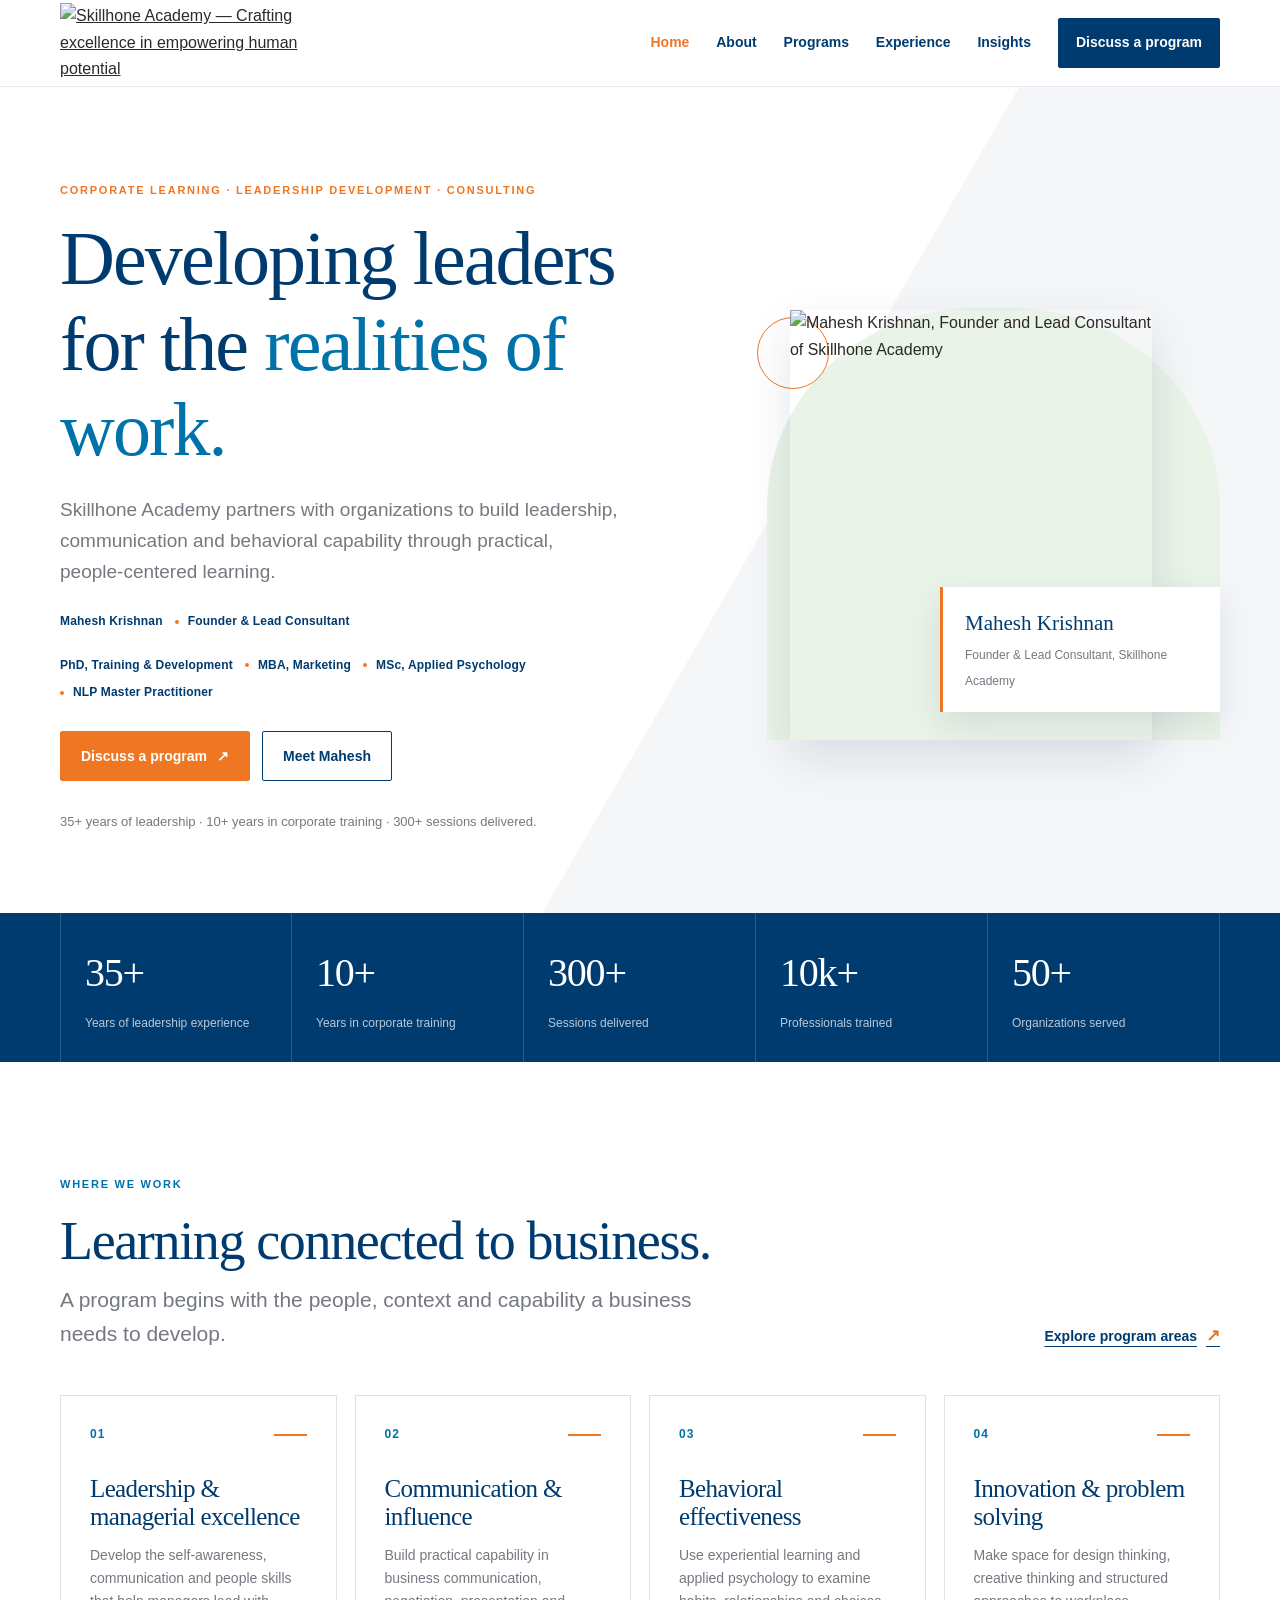
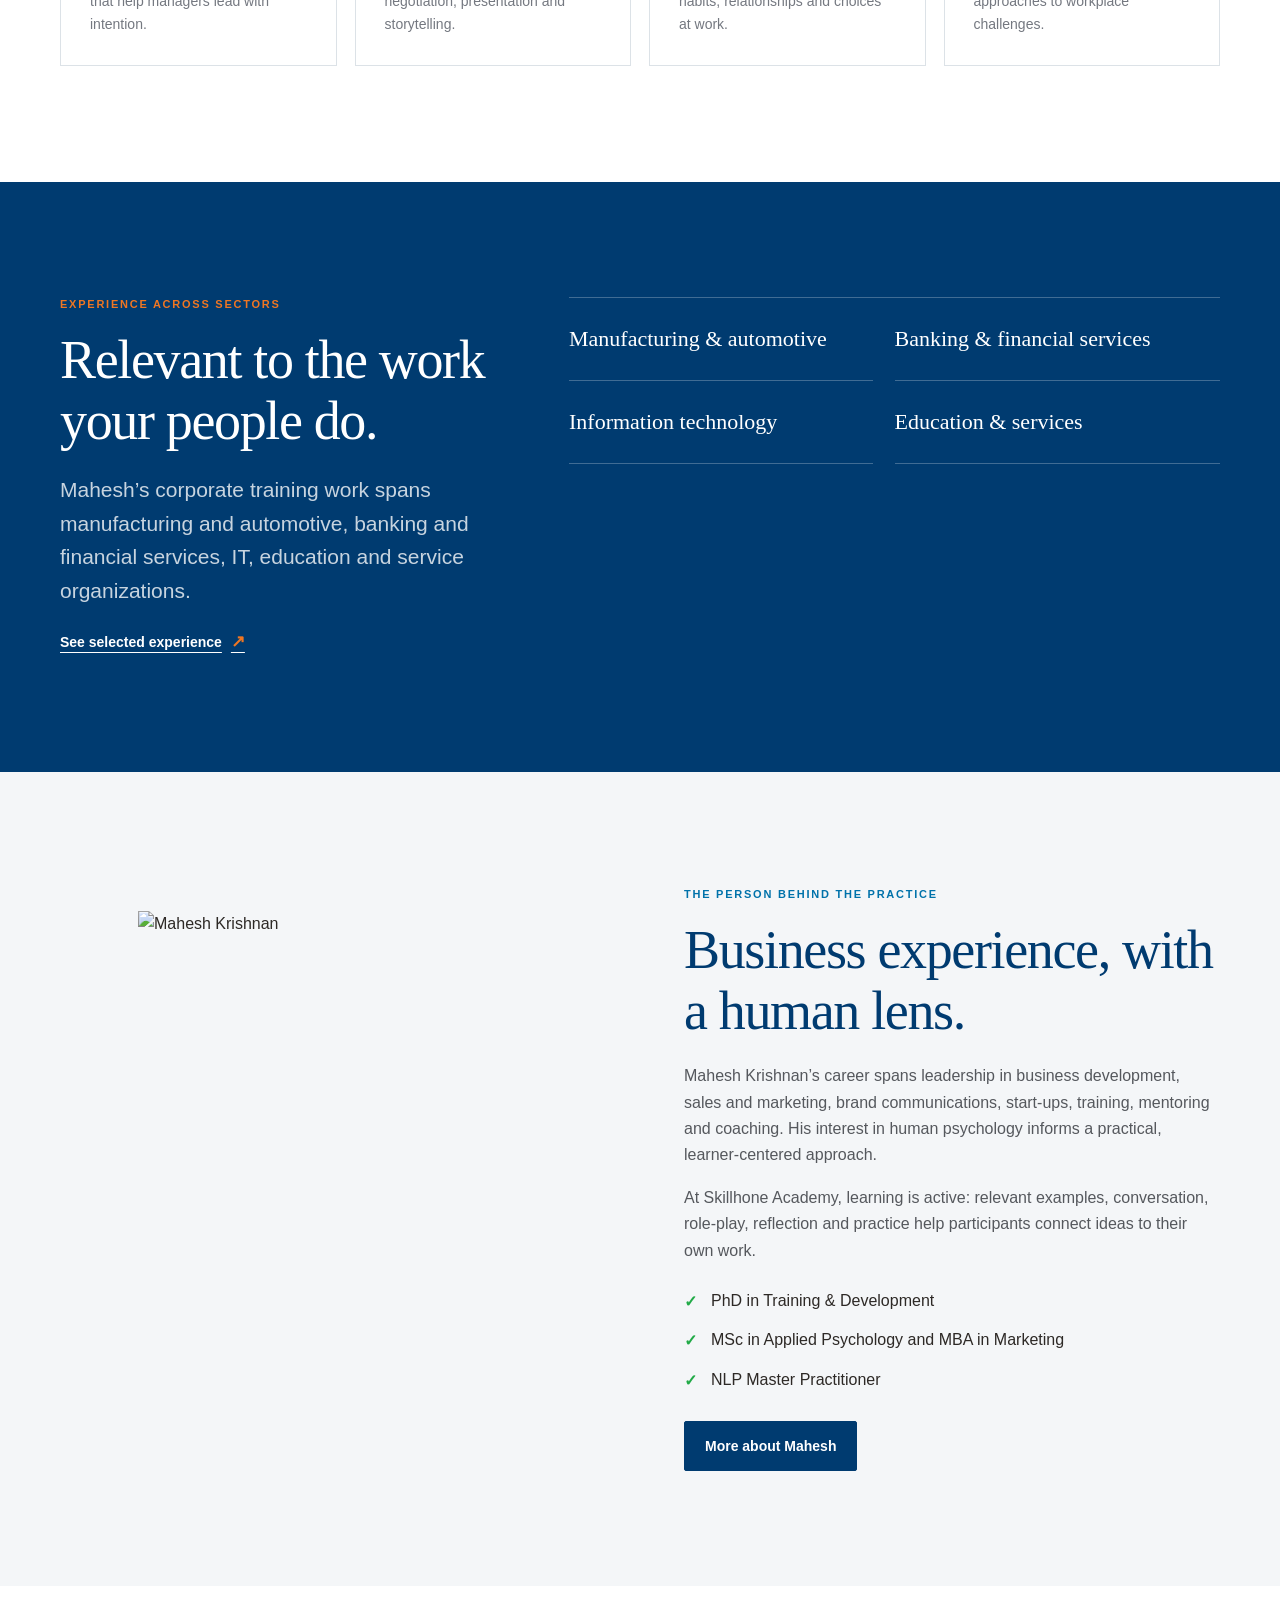
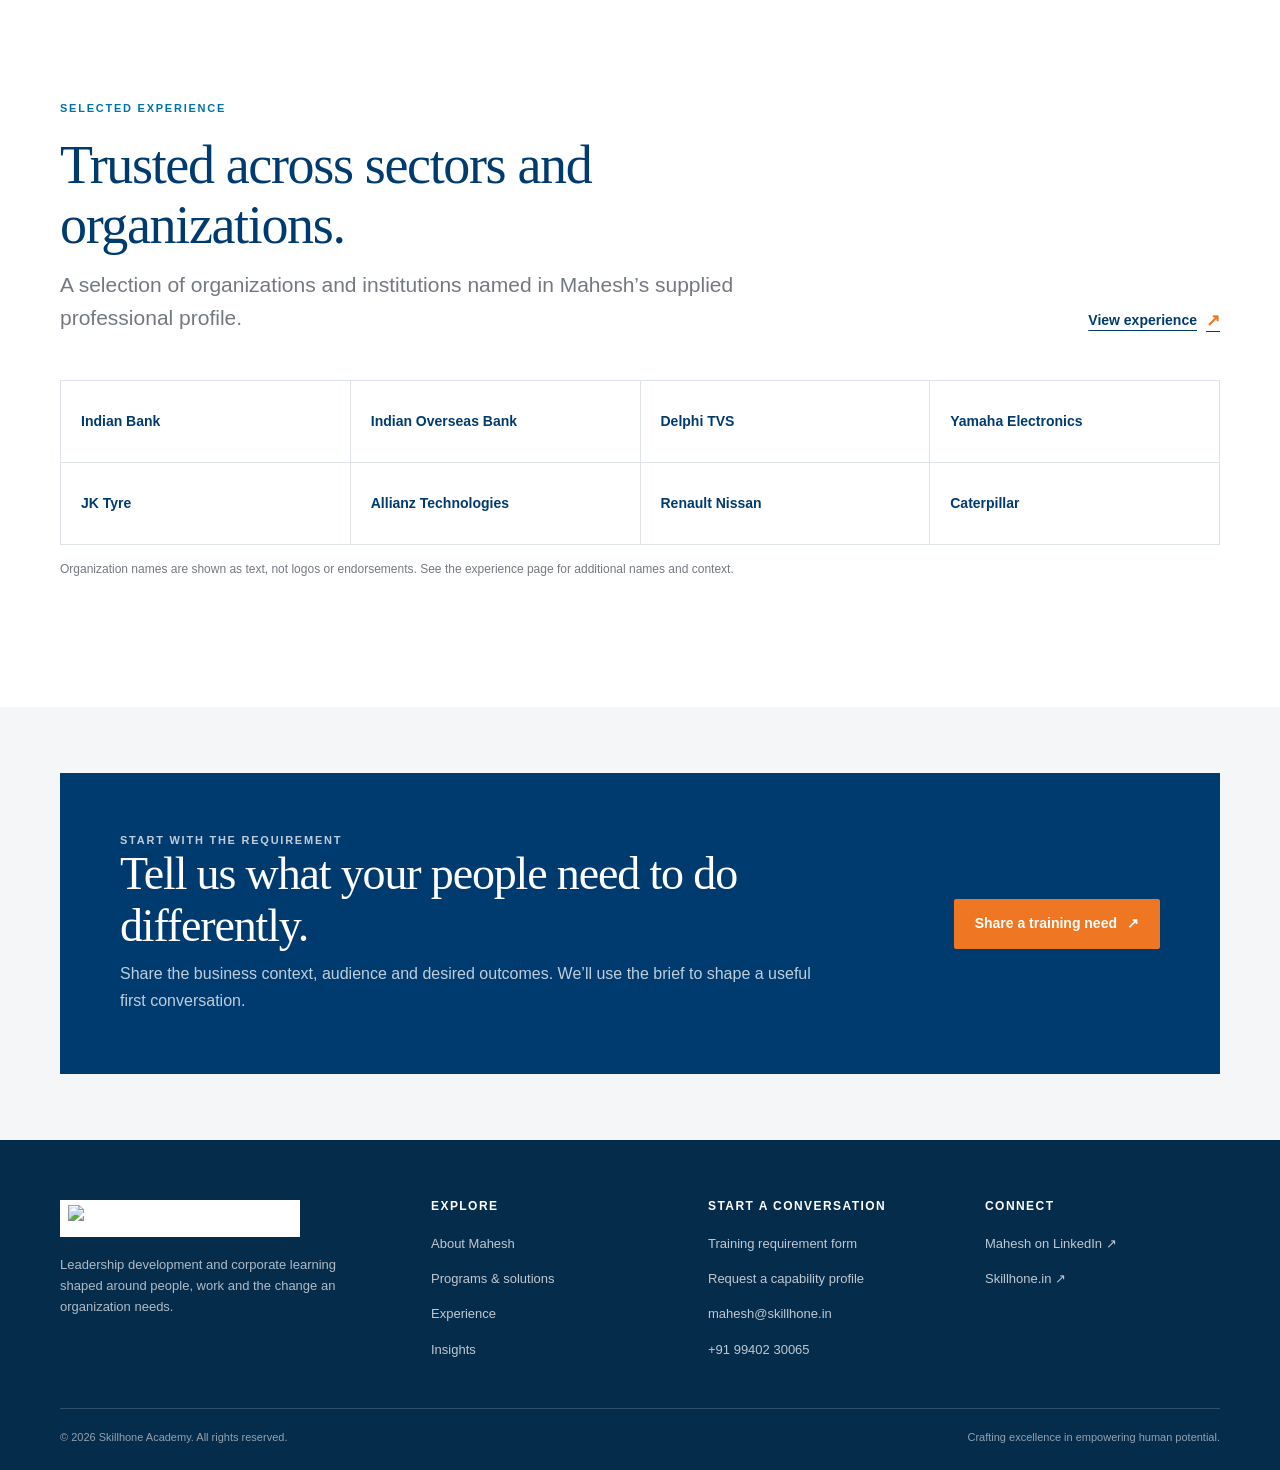
==== index.html @ 167fe9fe "Add files via upload" ====
<!doctype html>
<html lang="en">
<head>
  <meta charset="utf-8">
  <meta name="viewport" content="width=device-width, initial-scale=1">
  <meta name="description" content="Skillhone Academy works with organizations on leadership development, behavioral learning and corporate training, led by Mahesh Krishnan.">
  <meta name="theme-color" content="#003b70">
  <title>Skillhone Academy | Leadership & Corporate Learning</title>
  <link rel="preload" as="image" href="assets/mahesh-krishnan.jpg">
  <link rel="stylesheet" href="styles.css">
  <script src="site.js" defer></script>
</head>
<body>
  <a class="skip-link" href="#main">Skip to content</a>
  <header class="site-header">
    <div class="header-inner">
      <a class="brand" href="index.html" aria-label="Skillhone Academy home"><img src="assets/skillhone-logo.jpg" alt="Skillhone Academy — Crafting excellence in empowering human potential"></a>
      <button class="menu-toggle" type="button" aria-expanded="false" aria-controls="primary-navigation" aria-label="Open navigation"><svg viewBox="0 0 24 24" fill="none" stroke="currentColor" stroke-width="1.8" aria-hidden="true"><path d="M3 6h18M3 12h18M3 18h18"/></svg></button>
      <nav class="main-nav" id="primary-navigation" aria-label="Main navigation">
        <a href="index.html" aria-current="page">Home</a><a href="about.html">About</a><a href="programs.html">Programs</a><a href="impact.html">Experience</a><a href="insights.html">Insights</a><a class="nav-cta" href="contact.html#requirement">Discuss a program</a>
      </nav>
    </div>
  </header>
  <main id="main">
    <section class="hero">
      <div class="container hero-grid">
        <div>
          <p class="eyebrow">Corporate learning · Leadership development · Consulting</p>
          <h1>Developing leaders for the <span>realities of work.</span></h1>
          <p class="hero-copy">Skillhone Academy partners with organizations to build leadership, communication and behavioral capability through practical, people-centered learning.</p>
          <p class="credential-line"><span>Mahesh Krishnan</span><span>Founder &amp; Lead Consultant</span></p>
          <div class="credential-line"><span>PhD, Training &amp; Development</span><span>MBA, Marketing</span><span>MSc, Applied Psychology</span><span>NLP Master Practitioner</span></div>
          <div class="button-row"><a class="button button-accent" href="contact.html#requirement">Discuss a program <span aria-hidden="true">↗</span></a><a class="button button-outline" href="about.html">Meet Mahesh</a></div>
          <p class="hero-note">35+ years of leadership · 10+ years in corporate training · 300+ sessions delivered.</p>
        </div>
        <div class="hero-art">
          <img class="portrait" src="assets/mahesh-krishnan.jpg" alt="Mahesh Krishnan, Founder and Lead Consultant of Skillhone Academy" width="356" height="512">
          <div class="portrait-caption"><strong>Mahesh Krishnan</strong><span>Founder &amp; Lead Consultant, Skillhone Academy</span></div>
        </div>
      </div>
    </section>
    <section class="metric-band" aria-label="Experience at a glance">
      <div class="container metrics">
        <div class="metric"><strong>35+</strong><span>Years of leadership experience</span></div>
        <div class="metric"><strong>10+</strong><span>Years in corporate training</span></div>
        <div class="metric"><strong>300+</strong><span>Sessions delivered</span></div>
        <div class="metric"><strong>10k+</strong><span>Professionals trained</span></div>
        <div class="metric"><strong>50+</strong><span>Organizations served</span></div>
      </div>
    </section>
    <section class="section">
      <div class="container">
        <div class="section-intro"><div><p class="eyebrow">Where we work</p><h2>Learning connected to business.</h2><p class="lede">A program begins with the people, context and capability a business needs to develop.</p></div><a class="text-link" href="programs.html">Explore program areas</a></div>
        <div class="card-grid four">
          <article class="service-card"><div class="card-index">01</div><h3>Leadership &amp; managerial excellence</h3><p>Develop the self-awareness, communication and people skills that help managers lead with intention.</p></article>
          <article class="service-card"><div class="card-index">02</div><h3>Communication &amp; influence</h3><p>Build practical capability in business communication, negotiation, presentation and storytelling.</p></article>
          <article class="service-card"><div class="card-index">03</div><h3>Behavioral effectiveness</h3><p>Use experiential learning and applied psychology to examine habits, relationships and choices at work.</p></article>
          <article class="service-card"><div class="card-index">04</div><h3>Innovation &amp; problem solving</h3><p>Make space for design thinking, creative thinking and structured approaches to workplace challenges.</p></article>
        </div>
      </div>
    </section>
    <section class="section section-blue">
      <div class="container industry-layout">
        <div><p class="eyebrow">Experience across sectors</p><h2>Relevant to the work your people do.</h2><p class="lede">Mahesh’s corporate training work spans manufacturing and automotive, banking and financial services, IT, education and service organizations.</p><a class="text-link" href="impact.html">See selected experience</a></div>
        <div class="industry-list" aria-label="Sectors served"><div class="industry-item">Manufacturing &amp; automotive</div><div class="industry-item">Banking &amp; financial services</div><div class="industry-item">Information technology</div><div class="industry-item">Education &amp; services</div></div>
      </div>
    </section>
    <section class="section section-cloud">
      <div class="container split">
        <div class="split-photo"><img src="assets/mahesh-krishnan.jpg" alt="Mahesh Krishnan" loading="lazy" width="356" height="512"></div>
        <div><p class="eyebrow">The person behind the practice</p><h2>Business experience, with a human lens.</h2><div class="bio-copy"><p>Mahesh Krishnan’s career spans leadership in business development, sales and marketing, brand communications, start-ups, training, mentoring and coaching. His interest in human psychology informs a practical, learner-centered approach.</p><p>At Skillhone Academy, learning is active: relevant examples, conversation, role-play, reflection and practice help participants connect ideas to their own work.</p></div><ul class="check-list"><li>PhD in Training &amp; Development</li><li>MSc in Applied Psychology and MBA in Marketing</li><li>NLP Master Practitioner</li></ul><div class="button-row"><a class="button" href="about.html">More about Mahesh</a></div></div>
      </div>
    </section>
    <section class="section">
      <div class="container">
        <div class="section-intro"><div><p class="eyebrow">Selected experience</p><h2>Trusted across sectors and organizations.</h2><p class="lede">A selection of organizations and institutions named in Mahesh’s supplied professional profile.</p></div><a class="text-link" href="impact.html">View experience</a></div>
        <div class="logo-wall" aria-label="Selected organizations named in the profile">
          <div class="logo-name">Indian Bank</div><div class="logo-name">Indian Overseas Bank</div><div class="logo-name">Delphi TVS</div><div class="logo-name">Yamaha Electronics</div>
          <div class="logo-name">JK Tyre</div><div class="logo-name">Allianz Technologies</div><div class="logo-name">Renault Nissan</div><div class="logo-name">Caterpillar</div>
        </div>
        <p class="tiny-note">Organization names are shown as text, not logos or endorsements. See the experience page for additional names and context.</p>
      </div>
    </section>
    <section class="section compact section-cloud">
      <div class="container"><div class="cta-panel"><div><p class="eyebrow">Start with the requirement</p><h2>Tell us what your people need to do differently.</h2><p>Share the business context, audience and desired outcomes. We’ll use the brief to shape a useful first conversation.</p></div><a class="button button-accent" href="contact.html#requirement">Share a training need <span aria-hidden="true">↗</span></a></div></div>
    </section>
  </main>
  <footer class="site-footer">
    <div class="container"><div class="footer-top">
      <div class="footer-brand"><img class="footer-logo" src="assets/skillhone-logo.jpg" alt="Skillhone Academy"><p>Leadership development and corporate learning shaped around people, work and the change an organization needs.</p></div>
      <div class="footer-col"><h2>Explore</h2><ul><li><a href="about.html">About Mahesh</a></li><li><a href="programs.html">Programs &amp; solutions</a></li><li><a href="impact.html">Experience</a></li><li><a href="insights.html">Insights</a></li></ul></div>
      <div class="footer-col"><h2>Start a conversation</h2><ul><li><a href="contact.html#requirement">Training requirement form</a></li><li><a href="contact.html#requirement">Request a capability profile</a></li><li><a href="mailto:mahesh@skillhone.in">mahesh@skillhone.in</a></li><li><a href="tel:+919940230065">+91 99402 30065</a></li></ul></div>
      <div class="footer-col"><h2>Connect</h2><ul><li><a href="https://www.linkedin.com/in/maheshkrishnan-7178616/" target="_blank" rel="noreferrer">Mahesh on LinkedIn ↗</a></li><li><a href="https://skillhone.in/" target="_blank" rel="noreferrer">Skillhone.in ↗</a></li></ul></div>
    </div><div class="footer-bottom"><p>© <span data-year>2026</span> Skillhone Academy. All rights reserved.</p><p>Crafting excellence in empowering human potential.</p></div></div>
  </footer>
</body>
</html>
---- styles.css ----
:root {
  --navy: #003b70;
  --blue: #0072aa;
  --orange: #ef7622;
  --green: #21aa47;
  --green-soft: #e9f3e8;
  --ink: #2d2926;
  --muted: #747880;
  --line: #dce2e7;
  --cloud: #f4f6f8;
  --white: #fff;
  --serif: Georgia, 'Times New Roman', serif;
  --sans: 'Aptos', 'Segoe UI', Arial, sans-serif;
  --content: 1160px;
  --shadow: 0 18px 44px rgba(0, 35, 67, .11);
}

* { box-sizing: border-box; }
html { scroll-behavior: smooth; scroll-padding-top: 100px; }
body { margin: 0; color: var(--ink); background: var(--white); font: 16px/1.65 var(--sans); -webkit-font-smoothing: antialiased; }
img { display: block; max-width: 100%; }
a { color: inherit; }
button, input, select, textarea { font: inherit; }
button, a { -webkit-tap-highlight-color: transparent; }
::selection { color: var(--white); background: var(--blue); }

.skip-link { position: fixed; z-index: 1000; top: 8px; left: 8px; padding: 10px 14px; transform: translateY(-150%); background: var(--white); color: var(--navy); border: 2px solid var(--orange); }
.skip-link:focus { transform: translateY(0); }
.site-header { position: sticky; z-index: 50; top: 0; background: rgba(255,255,255,.97); border-bottom: 1px solid rgba(0,59,112,.1); backdrop-filter: blur(12px); }
.header-inner { width: min(var(--content), calc(100% - 48px)); min-height: 86px; margin: auto; display: flex; align-items: center; justify-content: space-between; gap: 30px; }
.brand { flex: 0 1 255px; display: inline-flex; align-items: center; }
.brand img { width: 100%; height: auto; }
.main-nav { display: flex; align-items: center; gap: clamp(14px, 2.1vw, 30px); }
.main-nav a { text-decoration: none; color: var(--navy); font-size: 14px; font-weight: 600; transition: color .18s ease; }
.main-nav a:hover, .main-nav a[aria-current="page"] { color: var(--orange); }
.main-nav .nav-cta { padding: 12px 17px; color: var(--white); background: var(--navy); border: 1px solid var(--navy); border-radius: 2px; }
.main-nav .nav-cta:hover { color: var(--white); background: var(--blue); border-color: var(--blue); }
.menu-toggle { display: none; padding: 10px; border: 1px solid var(--line); border-radius: 2px; color: var(--navy); background: var(--white); cursor: pointer; }
.menu-toggle svg { display: block; width: 22px; height: 22px; }

.container { width: min(var(--content), calc(100% - 48px)); margin-inline: auto; }
.section { padding: clamp(72px, 9vw, 120px) 0; }
.section.compact { padding: 66px 0; }
.section-cloud { background: var(--cloud); }
.section-blue { color: var(--white); background: var(--navy); }
.eyebrow { margin: 0 0 18px; color: var(--blue); font-size: 11px; line-height: 1.4; font-weight: 800; letter-spacing: .16em; text-transform: uppercase; }
.section-blue .eyebrow, .hero .eyebrow { color: var(--orange); }
h1, h2, h3, p { margin-top: 0; }
h1, h2, h3 { color: var(--navy); font-family: var(--serif); font-weight: 500; letter-spacing: -.025em; line-height: 1.12; }
h1 { font-size: clamp(44px, 6vw, 76px); }
h2 { margin-bottom: 22px; font-size: clamp(34px, 4.4vw, 54px); }
h3 { margin-bottom: 13px; font-size: clamp(23px, 2.4vw, 29px); }
.section-blue h2, .section-blue h3 { color: var(--white); }
.lede { max-width: 680px; color: var(--muted); font-size: clamp(18px, 1.8vw, 21px); line-height: 1.6; }
.section-blue .lede { color: rgba(255,255,255,.78); }
.section-intro { display: flex; align-items: end; justify-content: space-between; gap: 30px; margin-bottom: 45px; }
.section-intro > div { max-width: 700px; }
.section-intro h2 { margin-bottom: 12px; }
.section-intro p:last-child { margin-bottom: 0; }
.text-link { display: inline-flex; align-items: center; gap: 9px; color: var(--navy); font-size: 14px; font-weight: 700; text-decoration-thickness: 1px; text-underline-offset: 5px; }
.text-link::after { content: '↗'; color: var(--orange); font-size: 17px; transition: transform .2s ease; }
.text-link:hover::after { transform: translate(3px, -2px); }
.section-blue .text-link { color: var(--white); }
.button { min-height: 50px; display: inline-flex; align-items: center; justify-content: center; gap: 10px; padding: 12px 20px; color: var(--white); background: var(--navy); border: 1px solid var(--navy); border-radius: 2px; font-size: 14px; font-weight: 700; text-decoration: none; transition: color .18s ease, background .18s ease, border .18s ease, transform .18s ease; }
.button:hover { transform: translateY(-2px); color: var(--white); background: var(--blue); border-color: var(--blue); }
.button-accent { color: #fff; background: var(--orange); border-color: var(--orange); }
.button-accent:hover { color: var(--white); background: #d85f13; border-color: #d85f13; }
.button-outline { color: var(--navy); background: transparent; }
.button-outline:hover { color: var(--white); }
.button-light { color: var(--navy); background: var(--white); border-color: var(--white); }
.button-light:hover { color: var(--white); background: transparent; }
.button-row { display: flex; flex-wrap: wrap; gap: 12px; margin-top: 28px; }
.orange-rule { width: 44px; height: 3px; margin: 20px 0; background: var(--orange); }

.hero { position: relative; overflow: hidden; padding: clamp(60px, 7.5vw, 104px) 0 80px; background: linear-gradient(120deg, #fff 0%, #fff 58%, #f4f6f8 58%, #f4f6f8 100%); }
.hero-grid { display: grid; grid-template-columns: 1.06fr .94fr; align-items: center; gap: clamp(40px, 8vw, 100px); }
.hero h1 { max-width: 690px; margin: 0 0 22px; }
.hero h1 span { color: var(--blue); }
.hero-copy { max-width: 640px; margin: 0; color: var(--muted); font-size: 19px; line-height: 1.65; }
.credential-line { display: flex; flex-wrap: wrap; gap: 8px 12px; margin-top: 24px; color: var(--navy); font-size: 12px; font-weight: 700; letter-spacing: .015em; }
.credential-line span { display: inline-flex; align-items: center; gap: 9px; }
.credential-line span + span::before { content: ''; width: 4px; height: 4px; background: var(--orange); border-radius: 50%; }
.hero-art { position: relative; min-height: 465px; display: flex; align-items: end; justify-content: center; padding: 30px 45px 0; }
.hero-art::before { position: absolute; content: ''; inset: 7% 0 0 9%; background: var(--green-soft); border-radius: 46% 46% 0 0; }
.hero-art::after { position: absolute; content: ''; width: 70px; height: 70px; top: 9%; left: 7%; border: 1px solid var(--orange); border-radius: 50%; }
.portrait { position: relative; z-index: 1; width: min(100%, 362px); height: 430px; object-fit: cover; object-position: center 20%; box-shadow: var(--shadow); }
.portrait-caption { position: absolute; z-index: 2; right: 0; bottom: 28px; width: min(280px, 75%); padding: 19px 22px; background: var(--white); border-left: 3px solid var(--orange); box-shadow: 0 12px 32px rgba(0,35,67,.1); }
.portrait-caption strong { display: block; color: var(--navy); font-family: var(--serif); font-size: 21px; font-weight: 500; }
.portrait-caption span { color: var(--muted); font-size: 12px; }
.hero-note { max-width: 540px; margin: 30px 0 0; color: var(--muted); font-size: 13px; }
.metric-band { padding: 0; color: var(--white); background: var(--navy); }
.metrics { display: grid; grid-template-columns: repeat(5, 1fr); align-items: stretch; }
.metric { padding: 27px 24px; border-right: 1px solid rgba(255,255,255,.17); }
.metric:first-child { border-left: 1px solid rgba(255,255,255,.17); }
.metric strong { display: block; margin-bottom: 3px; color: var(--white); font-family: var(--serif); font-size: clamp(29px, 3.4vw, 40px); font-weight: 500; letter-spacing: -.03em; }
.metric span { color: rgba(255,255,255,.72); font-size: 12px; }

.card-grid { display: grid; grid-template-columns: repeat(3, 1fr); gap: 18px; }
.card-grid.four { grid-template-columns: repeat(4, 1fr); }
.service-card, .note-card, .credential-card { min-height: 100%; padding: 29px; background: var(--white); border: 1px solid var(--line); transition: transform .22s ease, box-shadow .22s ease, border .22s ease; }
.service-card:hover, .note-card:hover, .credential-card:hover { transform: translateY(-4px); border-color: rgba(0,114,170,.38); box-shadow: var(--shadow); }
.card-index { display: flex; align-items: center; justify-content: space-between; margin-bottom: 30px; color: var(--blue); font-size: 12px; font-weight: 800; letter-spacing: .1em; }
.card-index::after { content: ''; width: 33px; height: 2px; background: var(--orange); }
.service-card p, .note-card p { margin-bottom: 0; color: var(--muted); font-size: 14px; }
.service-card h3 { font-size: 25px; }
.industry-layout { display: grid; grid-template-columns: .8fr 1.2fr; gap: 75px; align-items: start; }
.industry-list { display: grid; grid-template-columns: repeat(2, 1fr); border-top: 1px solid rgba(255,255,255,.25); }
.industry-item { padding: 23px 12px 23px 0; border-bottom: 1px solid rgba(255,255,255,.25); color: var(--white); font-family: var(--serif); font-size: 22px; }
.industry-item:nth-child(odd) { margin-right: 22px; }
.quote-block { padding: 29px 0 29px 28px; border-left: 2px solid var(--orange); color: var(--navy); font-family: var(--serif); font-size: clamp(24px, 3vw, 35px); line-height: 1.4; }
.quote-block small { display: block; margin-top: 16px; color: var(--muted); font-family: var(--sans); font-size: 12px; font-weight: 700; letter-spacing: .08em; text-transform: uppercase; }
.split { display: grid; grid-template-columns: 1fr 1fr; gap: clamp(36px, 7vw, 88px); align-items: center; }
.split-photo { position: relative; max-width: 470px; margin: auto; padding: 0 24px 24px 0; }
.split-photo::after { position: absolute; z-index: -1; right: 0; bottom: 0; width: 70%; height: 75%; content: ''; background: var(--green-soft); }
.split-photo img { width: 100%; max-height: 535px; object-fit: cover; object-position: center 20%; }
.check-list { display: grid; gap: 13px; margin: 24px 0 0; padding: 0; list-style: none; }
.check-list li { position: relative; padding-left: 27px; }
.check-list li::before { position: absolute; top: 1px; left: 0; color: var(--green); content: '✓'; font-weight: 800; }
.logo-wall { display: grid; grid-template-columns: repeat(4, 1fr); border-top: 1px solid var(--line); border-left: 1px solid var(--line); }
.logo-name { min-height: 82px; display: flex; align-items: center; padding: 17px 20px; color: var(--navy); background: var(--white); border-right: 1px solid var(--line); border-bottom: 1px solid var(--line); font-size: 14px; font-weight: 700; }
.tiny-note { margin-top: 15px; color: var(--muted); font-size: 12px; }
.cta-panel { display: grid; grid-template-columns: 1fr auto; align-items: center; gap: 30px; padding: clamp(30px, 5vw, 60px); color: var(--white); background: var(--navy); }
.cta-panel h2 { max-width: 700px; margin-bottom: 10px; color: var(--white); font-size: clamp(31px, 4vw, 46px); }
.cta-panel p { max-width: 700px; margin-bottom: 0; color: rgba(255,255,255,.75); }
.page-hero { padding: clamp(65px, 8vw, 105px) 0 70px; background: var(--cloud); border-bottom: 1px solid var(--line); }
.page-hero h1 { max-width: 850px; margin-bottom: 20px; font-size: clamp(42px, 5.5vw, 68px); }
.page-hero .lede { max-width: 750px; margin-bottom: 0; }
.breadcrumb { margin-bottom: 18px; color: var(--muted); font-size: 12px; }
.breadcrumb a { color: var(--blue); text-decoration: none; }
.bio-copy p { color: #55585d; }
.bio-copy p:last-child { margin-bottom: 0; }
.credential-list { display: grid; grid-template-columns: repeat(2, 1fr); gap: 12px; }
.credential-card { padding: 21px; }
.credential-card strong { display: block; margin-bottom: 5px; color: var(--navy); font-family: var(--serif); font-size: 19px; font-weight: 500; }
.credential-card span { color: var(--muted); font-size: 13px; }
.cert-list { columns: 2; column-gap: 50px; padding-left: 19px; }
.cert-list li { break-inside: avoid; margin: 0 0 11px; padding-left: 5px; }
.process-grid { display: grid; grid-template-columns: repeat(4, 1fr); gap: 0; counter-reset: process; }
.process-step { padding: 24px; border-top: 1px solid var(--line); counter-increment: process; }
.process-step::before { content: '0' counter(process); display: block; margin-bottom: 32px; color: var(--orange); font-size: 12px; font-weight: 800; letter-spacing: .12em; }
.process-step p { margin-bottom: 0; color: var(--muted); font-size: 14px; }
.group-title { margin: 52px 0 20px; color: var(--navy); font-family: var(--serif); font-size: 27px; }
.program-area { display: grid; grid-template-columns: 1fr 1fr; border-top: 1px solid var(--line); }
.program-area article { padding: 25px 28px 27px 0; border-bottom: 1px solid var(--line); }
.program-area article:nth-child(even) { padding-left: 28px; border-left: 1px solid var(--line); }
.program-area h3 { font-size: 24px; }
.program-area p { margin-bottom: 0; color: var(--muted); font-size: 14px; }
.delivery-box { padding: 29px; background: var(--green-soft); border-left: 3px solid var(--green); }
.delivery-box h3 { font-size: 23px; }
.delivery-box p:last-child { margin-bottom: 0; }
.section-blue .delivery-box { color: var(--ink); }
.section-blue .delivery-box h3 { color: var(--navy); }
.impact-grid { display: grid; grid-template-columns: 1fr 1fr; gap: 28px; }
.sector-card { padding: 29px; background: var(--white); border: 1px solid var(--line); }
.sector-card h3 { margin-bottom: 10px; }
.sector-card p { margin: 0; color: var(--muted); font-size: 14px; }
.client-list { display: flex; flex-wrap: wrap; gap: 9px; margin: 24px 0 0; padding: 0; list-style: none; }
.client-list li { padding: 9px 12px; color: var(--navy); background: var(--cloud); border: 1px solid var(--line); font-size: 13px; font-weight: 700; }
.evidence-note { margin-top: 35px; padding: 25px 28px; color: #56595f; background: var(--cloud); border-left: 3px solid var(--orange); }
.evidence-note p:last-child { margin-bottom: 0; }
.note-card { display: flex; flex-direction: column; align-items: flex-start; }
.note-card .eyebrow { margin-bottom: 17px; }
.note-card h2 { margin-bottom: 13px; font-size: 26px; }
.note-card details { width: 100%; margin-top: auto; padding-top: 16px; color: var(--navy); }
.note-card summary { cursor: pointer; font-size: 13px; font-weight: 700; }
.note-card details p { padding-top: 12px; }
.contact-grid { display: grid; grid-template-columns: .72fr 1.28fr; align-items: start; gap: clamp(35px, 7vw, 80px); }
.contact-info { position: sticky; top: 125px; }
.contact-method { display: block; padding: 17px 0; border-bottom: 1px solid var(--line); text-decoration: none; }
.contact-method span { display: block; margin-bottom: 4px; color: var(--muted); font-size: 11px; font-weight: 800; letter-spacing: .1em; text-transform: uppercase; }
.contact-method strong { color: var(--navy); font-size: 17px; }
.form-shell { padding: clamp(24px, 4vw, 44px); background: var(--white); border: 1px solid var(--line); box-shadow: 0 15px 45px rgba(0,35,67,.055); }
.form-shell h2 { margin: 0 0 12px; font-size: clamp(30px, 4vw, 42px); }
.form-intro { margin-bottom: 28px; color: var(--muted); font-size: 14px; }
.form-group { display: grid; grid-template-columns: repeat(2, minmax(0,1fr)); gap: 18px; padding: 27px 0; border-top: 1px solid var(--line); }
.form-group h3 { grid-column: 1 / -1; margin-bottom: 1px; font-family: var(--sans); font-size: 12px; font-weight: 800; letter-spacing: .11em; text-transform: uppercase; }
.field { display: flex; flex-direction: column; gap: 7px; }
.field.full { grid-column: 1 / -1; }
.field label { color: var(--ink); font-size: 13px; font-weight: 700; }
.field label .required { color: #b84913; }
.field input, .field select, .field textarea { width: 100%; min-height: 48px; padding: 11px 13px; color: var(--ink); background: var(--white); border: 1px solid #b9c2cb; border-radius: 1px; outline: none; }
.field textarea { min-height: 104px; resize: vertical; }
.field input:focus, .field select:focus, .field textarea:focus { border-color: var(--blue); box-shadow: 0 0 0 3px rgba(0,114,170,.12); }
.field input::placeholder, .field textarea::placeholder { color: #8b9299; }
.form-footnote { margin: 15px 0 22px; color: var(--muted); font-size: 12px; }
.form-status { min-height: 25px; margin: 16px 0 0; color: var(--navy); font-size: 13px; }
.site-footer { padding: 60px 0 24px; color: var(--white); background: #062c4c; }
.footer-top { display: grid; grid-template-columns: 1.4fr 1fr 1fr 1fr; gap: 42px; padding-bottom: 46px; }
.footer-brand { max-width: 300px; }
.footer-logo { width: 240px; margin-bottom: 17px; padding: 5px 8px; background: var(--white); }
.footer-brand p { color: rgba(255,255,255,.68); font-size: 13px; }
.footer-col h2 { margin-bottom: 16px; color: var(--white); font-family: var(--sans); font-size: 12px; font-weight: 800; letter-spacing: .12em; text-transform: uppercase; }
.footer-col ul { display: grid; gap: 9px; margin: 0; padding: 0; list-style: none; }
.footer-col a { color: rgba(255,255,255,.74); font-size: 13px; text-decoration: none; }
.footer-col a:hover { color: var(--white); text-decoration: underline; text-underline-offset: 4px; }
.footer-bottom { display: flex; align-items: center; justify-content: space-between; gap: 20px; padding-top: 19px; border-top: 1px solid rgba(255,255,255,.17); color: rgba(255,255,255,.56); font-size: 11px; }
.footer-bottom p { margin: 0; }
.footer-bottom a { color: inherit; }
.no-js .menu-toggle { display: none; }

@media (max-width: 1020px) {
  .header-inner { min-height: 78px; }
  .brand { flex-basis: 210px; }
  .main-nav { gap: 16px; }
  .main-nav a { font-size: 13px; }
  .hero-grid { gap: 40px; }
  .hero-art { min-height: 400px; padding-inline: 20px; }
  .portrait { height: 380px; }
  .card-grid.four { grid-template-columns: repeat(2, 1fr); }
  .industry-layout { gap: 40px; }
  .footer-top { grid-template-columns: 1.2fr 1fr 1fr; }
  .footer-brand { grid-row: span 2; }
}
@media (max-width: 760px) {
  html { scroll-padding-top: 80px; }
  .header-inner { width: min(var(--content), calc(100% - 32px)); min-height: 72px; }
  .brand { flex-basis: 205px; }
  .menu-toggle { display: inline-flex; align-items: center; justify-content: center; }
  .main-nav { position: absolute; top: 100%; right: 0; left: 0; display: none; align-items: stretch; gap: 0; padding: 8px 20px 18px; background: var(--white); border-bottom: 1px solid var(--line); box-shadow: 0 15px 25px rgba(0,35,67,.08); }
  .main-nav.is-open { display: flex; flex-direction: column; }
  .main-nav a { padding: 12px 6px; border-bottom: 1px solid var(--line); font-size: 14px; }
  .main-nav .nav-cta { margin-top: 12px; padding: 12px 15px; text-align: center; }
  .container { width: min(var(--content), calc(100% - 32px)); }
  .section { padding: 68px 0; }
  .section-intro { display: block; margin-bottom: 32px; }
  .section-intro .text-link { margin-top: 18px; }
  .hero { padding: 56px 0 57px; background: linear-gradient(155deg, #fff 0 63%, #f4f6f8 63% 100%); }
  .hero-grid { grid-template-columns: 1fr; gap: 34px; }
  .hero h1 { max-width: 640px; font-size: clamp(43px, 11vw, 62px); }
  .hero-copy { font-size: 17px; }
  .hero-art { min-height: 380px; padding-inline: 28px; }
  .portrait { width: min(88%, 320px); height: 365px; }
  .portrait-caption { right: 2px; bottom: 17px; }
  .metric-band { padding: 8px 0; }
  .metrics { grid-template-columns: repeat(2, 1fr); }
  .metric, .metric:first-child { padding: 18px 12px; border-left: 0; border-right: 0; border-bottom: 1px solid rgba(255,255,255,.15); }
  .metric strong { font-size: 32px; }
  .metric span { font-size: 11px; }
  .metric:last-child { grid-column: 1 / -1; }
  .card-grid, .card-grid.four { grid-template-columns: 1fr; }
  .service-card, .note-card { padding: 24px; }
  .card-index { margin-bottom: 22px; }
  .industry-layout, .split { grid-template-columns: 1fr; gap: 38px; }
  .industry-item { font-size: 19px; }
  .quote-block { font-size: 27px; }
  .cta-panel { grid-template-columns: 1fr; gap: 23px; }
  .cta-panel .button { justify-self: start; }
  .page-hero { padding: 56px 0 54px; }
  .page-hero h1 { font-size: clamp(42px, 10vw, 58px); }
  .credential-list { grid-template-columns: 1fr; }
  .cert-list { columns: 1; }
  .process-grid { grid-template-columns: repeat(2, 1fr); }
  .process-step { padding: 21px 16px 21px 0; }
  .process-step:nth-child(even) { padding-left: 16px; }
  .impact-grid { grid-template-columns: 1fr; }
  .logo-wall { grid-template-columns: repeat(2, 1fr); }
  .logo-name { min-height: 70px; padding: 14px; font-size: 13px; }
  .program-area { grid-template-columns: 1fr; }
  .program-area article, .program-area article:nth-child(even) { padding: 22px 0; border-left: 0; }
  .contact-grid { grid-template-columns: 1fr; gap: 34px; }
  .contact-info { position: static; }
  .form-group { grid-template-columns: 1fr; gap: 16px; }
  .field.full, .form-group h3 { grid-column: auto; }
  .footer-top { grid-template-columns: repeat(2, 1fr); gap: 34px 20px; }
  .footer-brand { grid-column: 1 / -1; grid-row: auto; }
  .footer-bottom { align-items: flex-start; flex-direction: column; gap: 7px; }
}
@media (max-width: 400px) {
  .brand { flex-basis: 175px; }
  .credential-line { display: grid; gap: 8px; }
  .credential-line span + span::before { display: none; }
  .process-grid { grid-template-columns: 1fr; }
  .process-step, .process-step:nth-child(even) { padding: 18px 0; }
  .footer-top { grid-template-columns: 1fr; }
  .footer-brand { grid-column: auto; }
}
@media (prefers-reduced-motion: reduce) {
  *, *::before, *::after { scroll-behavior: auto !important; transition-duration: .01ms !important; animation-duration: .01ms !important; animation-iteration-count: 1 !important; }
}
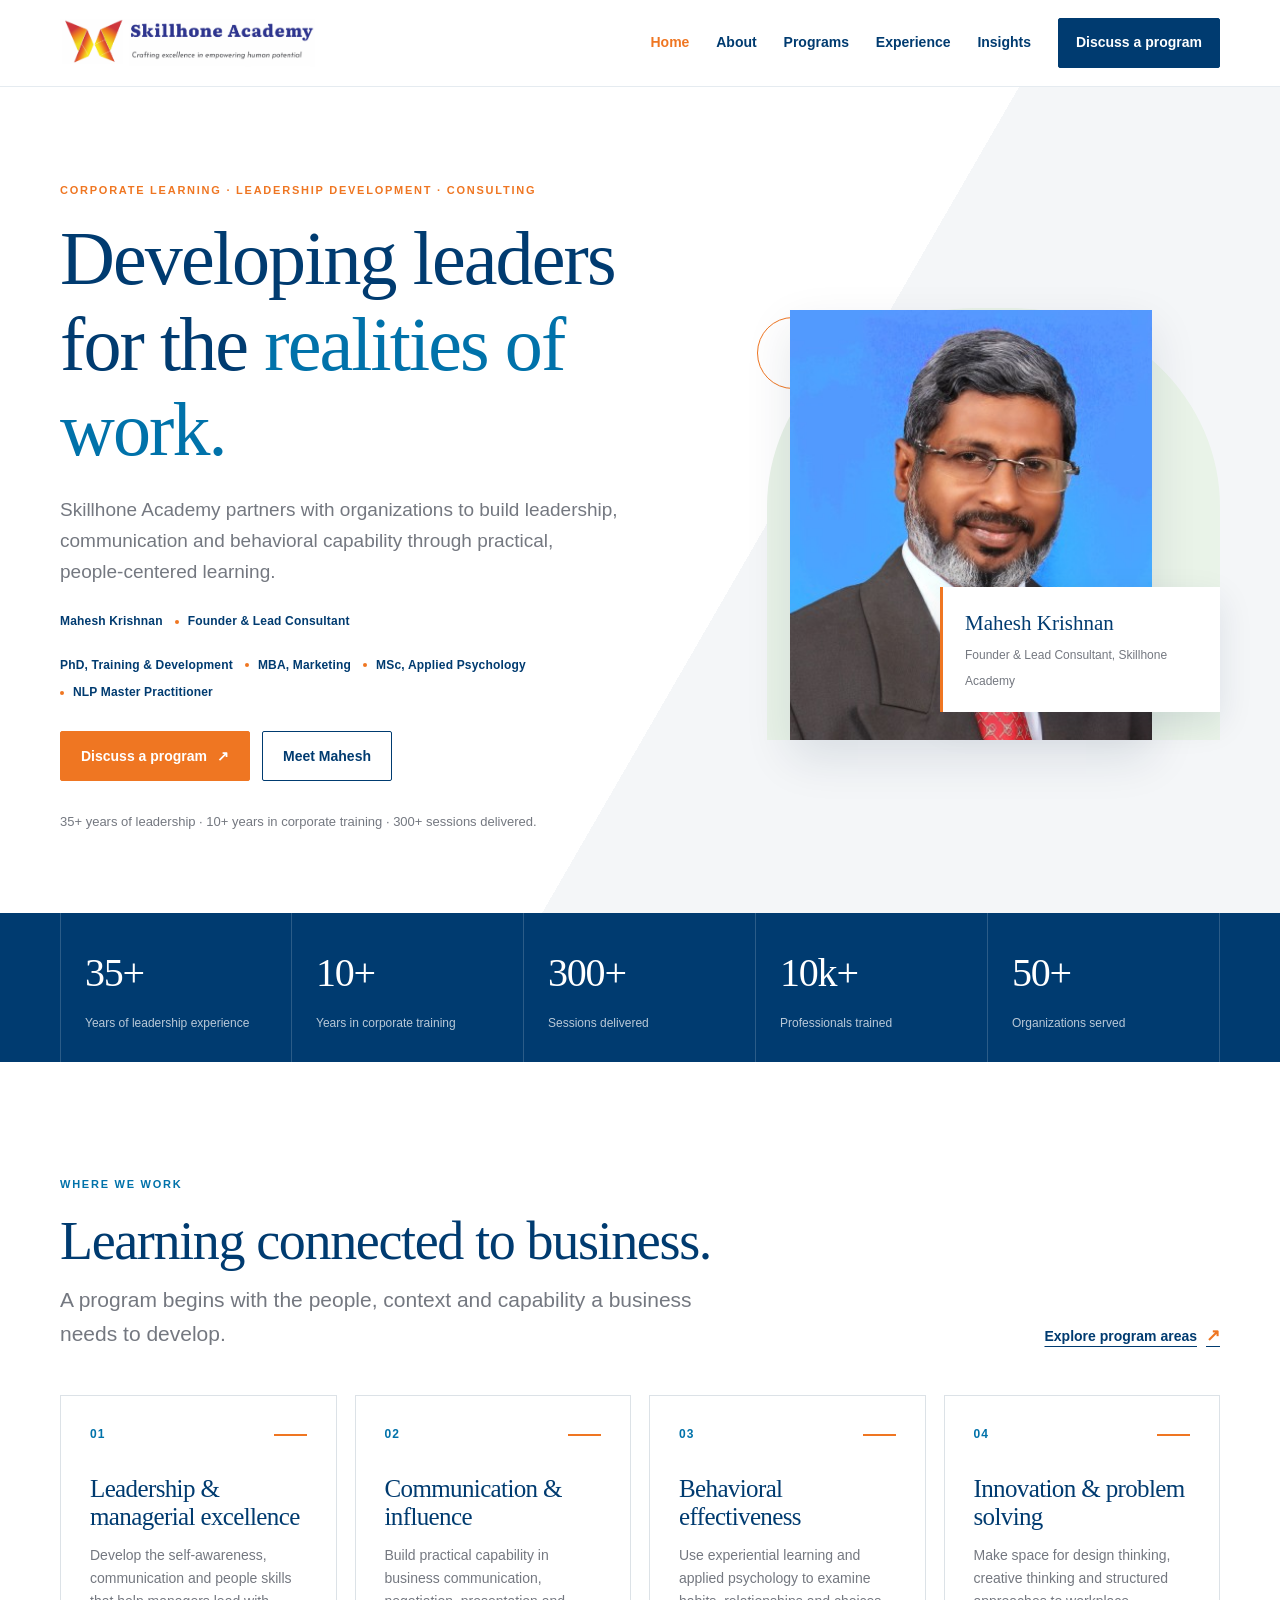
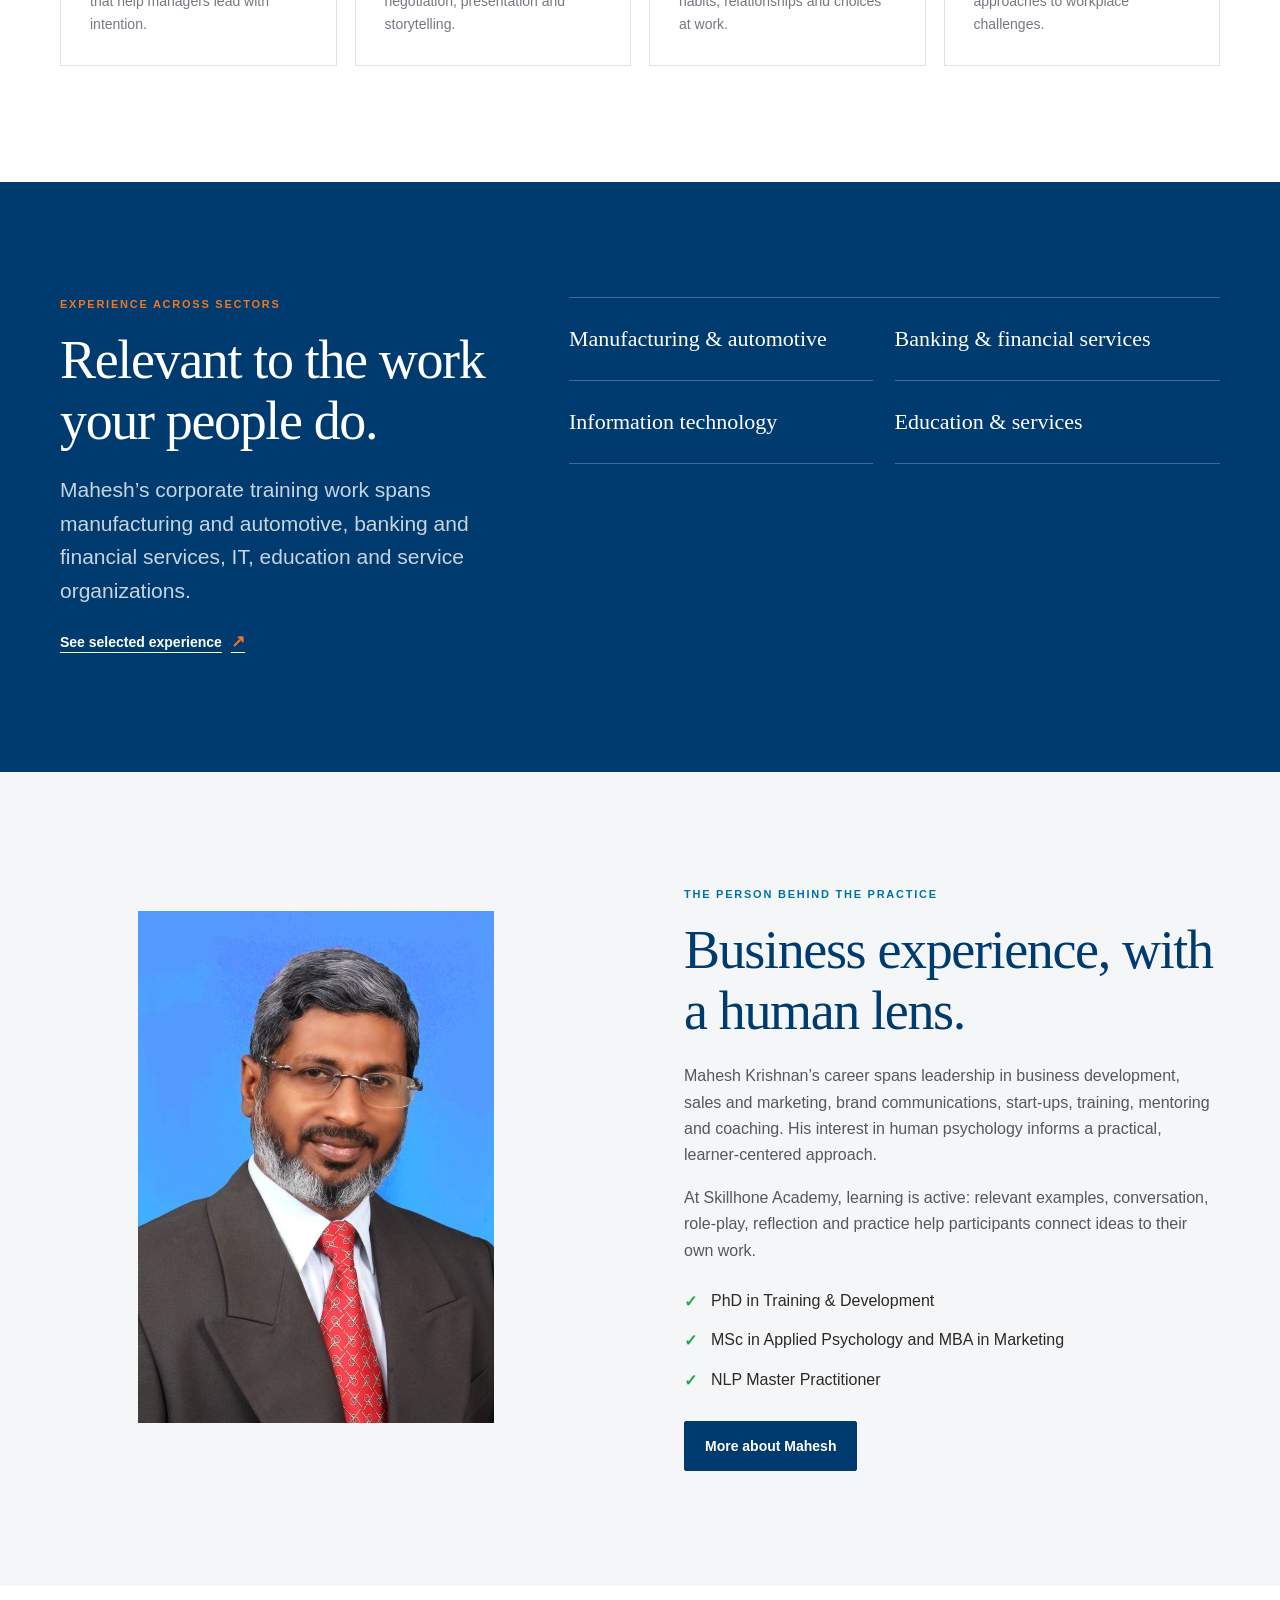
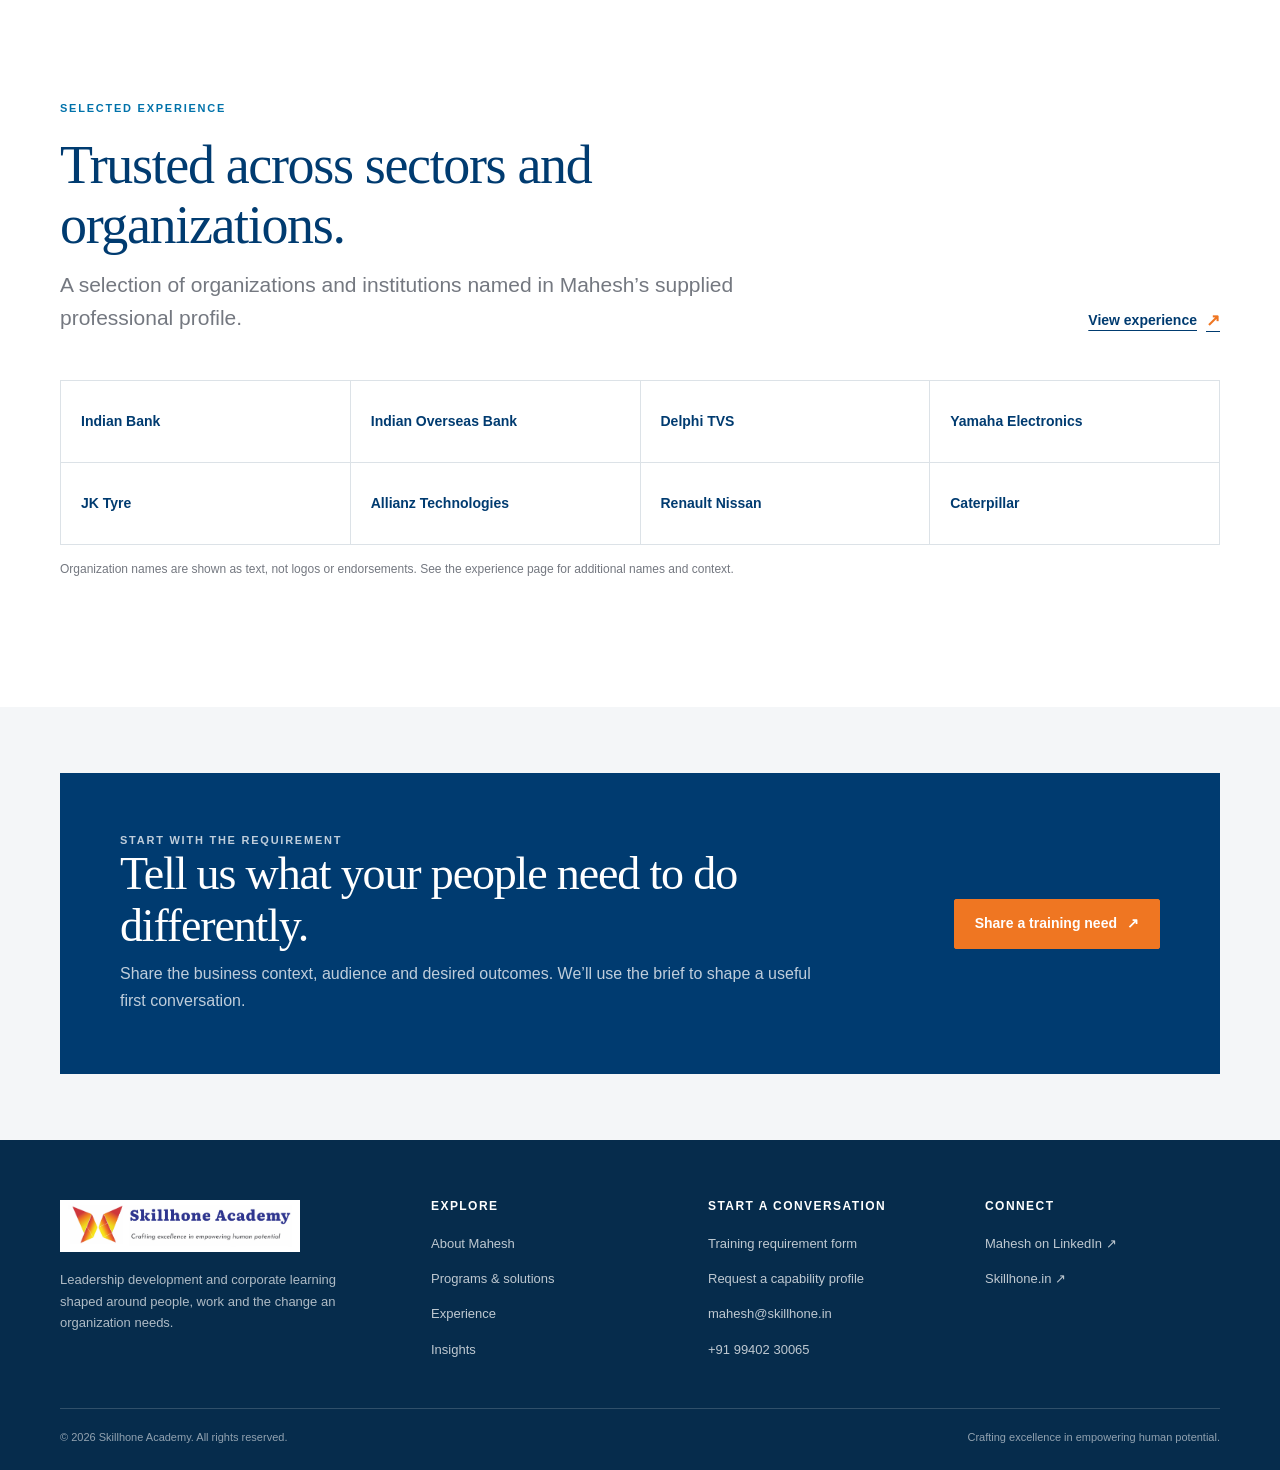
==== commit af9b74e5: "Update image paths to use root directory" ====
--- a/index.html
+++ b/index.html
@@ -6,7 +6,7 @@
   <meta name="description" content="Skillhone Academy works with organizations on leadership development, behavioral learning and corporate training, led by Mahesh Krishnan.">
   <meta name="theme-color" content="#003b70">
   <title>Skillhone Academy | Leadership & Corporate Learning</title>
-  <link rel="preload" as="image" href="assets/mahesh-krishnan.jpg">
+  <link rel="preload" as="image" href="/mahesh-krishnan.jpg">
   <link rel="stylesheet" href="styles.css">
   <script src="site.js" defer></script>
 </head>
@@ -14,7 +14,7 @@
   <a class="skip-link" href="#main">Skip to content</a>
   <header class="site-header">
     <div class="header-inner">
-      <a class="brand" href="index.html" aria-label="Skillhone Academy home"><img src="assets/skillhone-logo.jpg" alt="Skillhone Academy — Crafting excellence in empowering human potential"></a>
+      <a class="brand" href="index.html" aria-label="Skillhone Academy home"><img src="/skillhone-logo.jpg" alt="Skillhone Academy — Crafting excellence in empowering human potential"></a>
       <button class="menu-toggle" type="button" aria-expanded="false" aria-controls="primary-navigation" aria-label="Open navigation"><svg viewBox="0 0 24 24" fill="none" stroke="currentColor" stroke-width="1.8" aria-hidden="true"><path d="M3 6h18M3 12h18M3 18h18"/></svg></button>
       <nav class="main-nav" id="primary-navigation" aria-label="Main navigation">
         <a href="index.html" aria-current="page">Home</a><a href="about.html">About</a><a href="programs.html">Programs</a><a href="impact.html">Experience</a><a href="insights.html">Insights</a><a class="nav-cta" href="contact.html#requirement">Discuss a program</a>
@@ -34,7 +34,7 @@
           <p class="hero-note">35+ years of leadership · 10+ years in corporate training · 300+ sessions delivered.</p>
         </div>
         <div class="hero-art">
-          <img class="portrait" src="assets/mahesh-krishnan.jpg" alt="Mahesh Krishnan, Founder and Lead Consultant of Skillhone Academy" width="356" height="512">
+          <img class="portrait" src="/mahesh-krishnan.jpg" alt="Mahesh Krishnan, Founder and Lead Consultant of Skillhone Academy" width="356" height="512">
           <div class="portrait-caption"><strong>Mahesh Krishnan</strong><span>Founder &amp; Lead Consultant, Skillhone Academy</span></div>
         </div>
       </div>
@@ -67,7 +67,7 @@
     </section>
     <section class="section section-cloud">
       <div class="container split">
-        <div class="split-photo"><img src="assets/mahesh-krishnan.jpg" alt="Mahesh Krishnan" loading="lazy" width="356" height="512"></div>
+        <div class="split-photo"><img src="/mahesh-krishnan.jpg" alt="Mahesh Krishnan" loading="lazy" width="356" height="512"></div>
         <div><p class="eyebrow">The person behind the practice</p><h2>Business experience, with a human lens.</h2><div class="bio-copy"><p>Mahesh Krishnan’s career spans leadership in business development, sales and marketing, brand communications, start-ups, training, mentoring and coaching. His interest in human psychology informs a practical, learner-centered approach.</p><p>At Skillhone Academy, learning is active: relevant examples, conversation, role-play, reflection and practice help participants connect ideas to their own work.</p></div><ul class="check-list"><li>PhD in Training &amp; Development</li><li>MSc in Applied Psychology and MBA in Marketing</li><li>NLP Master Practitioner</li></ul><div class="button-row"><a class="button" href="about.html">More about Mahesh</a></div></div>
       </div>
     </section>
@@ -87,7 +87,7 @@
   </main>
   <footer class="site-footer">
     <div class="container"><div class="footer-top">
-      <div class="footer-brand"><img class="footer-logo" src="assets/skillhone-logo.jpg" alt="Skillhone Academy"><p>Leadership development and corporate learning shaped around people, work and the change an organization needs.</p></div>
+      <div class="footer-brand"><img class="footer-logo" src="/skillhone-logo.jpg" alt="Skillhone Academy"><p>Leadership development and corporate learning shaped around people, work and the change an organization needs.</p></div>
       <div class="footer-col"><h2>Explore</h2><ul><li><a href="about.html">About Mahesh</a></li><li><a href="programs.html">Programs &amp; solutions</a></li><li><a href="impact.html">Experience</a></li><li><a href="insights.html">Insights</a></li></ul></div>
       <div class="footer-col"><h2>Start a conversation</h2><ul><li><a href="contact.html#requirement">Training requirement form</a></li><li><a href="contact.html#requirement">Request a capability profile</a></li><li><a href="mailto:mahesh@skillhone.in">mahesh@skillhone.in</a></li><li><a href="tel:+919940230065">+91 99402 30065</a></li></ul></div>
       <div class="footer-col"><h2>Connect</h2><ul><li><a href="https://www.linkedin.com/in/maheshkrishnan-7178616/" target="_blank" rel="noreferrer">Mahesh on LinkedIn ↗</a></li><li><a href="https://skillhone.in/" target="_blank" rel="noreferrer">Skillhone.in ↗</a></li></ul></div>
